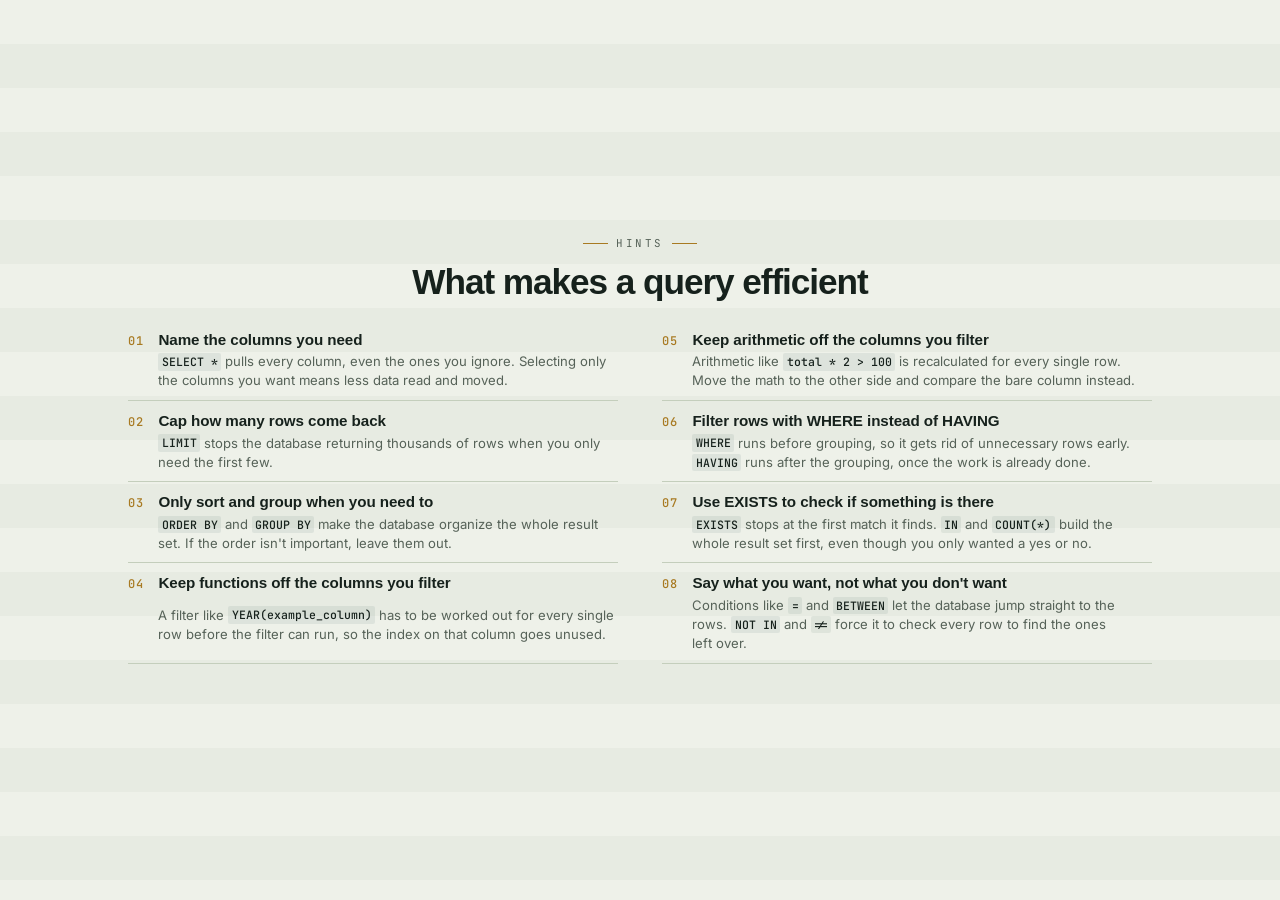
==== hints.html @ 7f653204 "Major changes, new round for every game, intro page, and how to pages for every round" ====
<!DOCTYPE html>
<html lang="en">
<head>
<meta charset="UTF-8">
<meta name="viewport" content="width=device-width, initial-scale=1.0">
<title>Query optimization tips</title>
<link rel="preconnect" href="https://fonts.googleapis.com">
<link rel="preconnect" href="https://fonts.gstatic.com" crossorigin>
<link href="https://fonts.googleapis.com/css2?family=Alfa+Slab+One&family=JetBrains+Mono:wght@400;500;700&family=Inter:wght@400;500&display=swap" rel="stylesheet">
<link rel="stylesheet" href="css/styles.css">
</head>
<body class="hints-page">
  <main class="stage">
    <div class="screen screen--guide">
      <p class="eyebrow">Hints</p>
      <h2 class="screen-label">What makes a query efficient</h2>
      <div id="tips"></div>
    </div>
  </main>
  <script type="module">
    import { renderTipsList } from './js/tips.js';
    document.getElementById('tips').replaceWith(renderTipsList());
  </script>
</body>
</html>
---- css/styles.css ----
:root {

  --paper:      #EEF1E9;
  --stripe:     #E7EBE2;
  --ink:        #16211C;
  --ink-soft:   #566258;
  --deep:       #22493D;
  --deep-lift:  #2E5F4F;
  --gold:       #A87A22;
  --rule:       #C4CEBC;
  --right:      #2F6B4F;
  --wrong:      #A33B2A;

  --display: Arial, "Helvetica Neue", Helvetica, sans-serif;
  --titleface: "Alfa Slab One", Georgia, serif;
  --body:    "Inter", -apple-system, BlinkMacSystemFont, "Segoe UI", sans-serif;
  --mono:    "JetBrains Mono", ui-monospace, "SF Mono", Menlo, monospace;

  --gap-xs: 0.5rem;
  --gap-s:  0.875rem;
  --gap-m:  1.75rem;
  --gap-l:  3rem;

  --ease: cubic-bezier(0.22, 0.61, 0.36, 1);
  --dur:  380ms;
}

*, *::before, *::after { box-sizing: border-box; }

html, body {
  height: 100%;
  margin: 0;
}

body {
  background-color: var(--paper);

  background-image: repeating-linear-gradient(
    to bottom,
    var(--paper)  0px,
    var(--paper)  44px,
    var(--stripe) 44px,
    var(--stripe) 88px
  );
  color: var(--ink);
  font-family: var(--body);
  -webkit-font-smoothing: antialiased;
  overflow: hidden;
}

.ambient {
  position: fixed;
  inset: 0;
  pointer-events: none;
  z-index: 0;
  overflow: hidden;
}

.frag {
  position: absolute;
  top: 0;
  left: 0;
  height: auto;
  opacity: 0;
  will-change: transform, opacity;
  animation: drift linear infinite;
  user-select: none;
  -webkit-user-drag: none;
}

@keyframes drift {
  0%   { opacity: 0;    transform: translate3d(var(--x0), var(--y0), 0) rotate(var(--r0)); }
  12%  { opacity: 0.5; }
  88%  { opacity: 0.5; }
  100% { opacity: 0;    transform: translate3d(var(--x1), var(--y1), 0) rotate(var(--r1)); }
}

.boot {
  position: fixed;
  inset: 0;
  z-index: 50;
  display: grid;
  place-items: center;
  background: var(--paper);
  transition: opacity 300ms var(--ease);
}

.boot.is-done { opacity: 0; pointer-events: none; }

.boot__text {
  font-family: var(--mono);
  font-size: 0.75rem;
  letter-spacing: 0.22em;
  text-transform: uppercase;
  color: var(--ink-soft);
  margin: 0;
}

.boot__text::after {
  content: "";
  animation: dots 1.4s steps(4, end) infinite;
}

@keyframes dots {
  0%   { content: ""; }
  25%  { content: "."; }
  50%  { content: ".."; }
  75%  { content: "..."; }
}

.stage {
  position: relative;
  z-index: 1;
  height: 100%;
  display: grid;

  grid-template-columns: minmax(0, 1fr);
  place-items: center;
  padding: var(--gap-m);
}

.screen {
  width: min(46rem, 100%);
  text-align: center;
  display: flex;
  flex-direction: column;
  align-items: center;
  gap: var(--gap-m);
}

.screen.is-entering { animation: screen-in var(--dur) var(--ease) both; }
.screen.is-leaving  { animation: screen-out 240ms var(--ease) both; }

@keyframes screen-in {
  from { opacity: 0; transform: translate3d(0, 14px, 0); }
  to   { opacity: 1; transform: translate3d(0, 0, 0); }
}

@keyframes screen-out {
  from { opacity: 1; transform: translate3d(0, 0, 0); }
  to   { opacity: 0; transform: translate3d(0, -10px, 0); }
}

.eyebrow {
  font-family: var(--mono);
  font-size: 0.68rem;
  font-weight: 400;
  letter-spacing: 0.24em;
  text-transform: uppercase;
  color: var(--ink-soft);
  margin: 0;
  display: flex;
  align-items: center;
  gap: 0.7em;
}

.eyebrow::before,
.eyebrow::after {
  content: "";
  width: 1.6rem;
  height: 1px;
  background: var(--gold);
}

.title {
  font-family: var(--titleface);
  font-weight: 400;
  font-size: clamp(1.75rem, 4.9vw, 3.35rem);
  line-height: 1.12;
  letter-spacing: -0.005em;
  margin: 0;
  text-wrap: balance;
}

.subtitle {
  font-family: var(--body);
  font-size: 1rem;
  line-height: 1.55;
  color: var(--ink-soft);
  margin: 0;
  max-width: 34rem;
  text-wrap: pretty;
}

.screen-label {
  font-family: var(--display);
  font-weight: 700;
  font-size: clamp(2.4rem, 8vw, 4.5rem);
  line-height: 1;
  letter-spacing: -0.03em;
  margin: 0;
}

.actions {
  display: flex;
  flex-direction: column;
  align-items: center;
  gap: var(--gap-s);
  width: 100%;
}

.btn {
  font-family: var(--mono);
  font-size: 0.82rem;
  font-weight: 500;
  letter-spacing: 0.14em;
  text-transform: uppercase;
  padding: 0.95em 3.4em;
  min-width: 13rem;
  border-radius: 2px;
  border: 1px solid var(--deep);
  cursor: pointer;
  transition: transform 160ms var(--ease),
              background-color 160ms var(--ease),
              color 160ms var(--ease);
  touch-action: manipulation;
}

.btn:hover  { transform: translate3d(0, -2px, 0); }
.btn:active { transform: translate3d(0, 1px, 0); }

.btn:focus-visible {
  outline: 2px solid var(--gold);
  outline-offset: 3px;
}

.btn--primary {
  background: var(--deep);
  color: var(--paper);
}
.btn--primary:hover { background: var(--deep-lift); }

.btn--ghost {
  background: transparent;
  color: var(--deep);
}
.btn--ghost:hover { background: rgba(34, 73, 61, 0.07); }

.btn--back {
  font-size: 0.72rem;
  padding: 0.7em 1.8em;
  min-width: 0;
  border-color: var(--rule);
  background: transparent;
  color: var(--ink-soft);
}
.btn--back:hover { border-color: var(--deep); color: var(--deep); }

[hidden] { display: none !important; }

.devbar {
  position: fixed;
  bottom: 0; left: 0; right: 0;
  z-index: 60;
  display: flex;
  align-items: center;
  gap: 1.25rem;
  padding: 0.5rem 0.9rem;
  background: var(--ink);
  color: var(--paper);
  font-family: var(--mono);
  font-size: 0.68rem;
  letter-spacing: 0.04em;
}

.devbar button {
  margin-left: auto;
  font: inherit;
  padding: 0.35em 0.9em;
  border: 1px solid rgba(238, 241, 233, 0.35);
  border-radius: 2px;
  background: transparent;
  color: inherit;
  cursor: pointer;
}
.devbar button:hover { background: rgba(238, 241, 233, 0.12); }

@media (prefers-reduced-motion: reduce) {
  *, *::before, *::after {
    animation-duration: 0.01ms !important;
    animation-iteration-count: 1 !important;
    transition-duration: 0.01ms !important;
  }
  .frag { opacity: 0.3; }
}

@media (max-width: 34rem) {
  .btn { min-width: 100%; }
  .actions { max-width: 20rem; }
}

.screen--game {
  gap: 0.6rem;
  width: 100%;
  height: 100%;
  align-self: stretch;
}

.screen--game .screen-label {
  font-size: clamp(1.05rem, 1.9vw, 1.55rem);
  max-width: 46ch;
  line-height: 1.15;
  text-wrap: balance;
}

.stem {
  margin: 0;
  font-family: var(--mono);
  font-weight: 700;
  font-size: clamp(0.85rem, 1.15vw, 1.05rem);
  color: var(--ink);
  background: rgba(255, 255, 255, 0.62);
  border: 1px solid var(--rule);
  border-left: 3px solid var(--gold);
  border-radius: 2px;
  padding: 0.45em 0.9em;
}

.canvas-frame {
  position: relative;
  align-self: stretch;
  margin-inline: calc(var(--gap-m) * -1);
  flex: 1 1 auto;
  min-height: 0;
  overflow: hidden;
}

.canvas {
  position: absolute;
  top: 0;
  left: 0;
  transform-origin: top left;
  will-change: transform;
  display: flex;
  flex-direction: column;
  gap: 20px;
}

.lane {
  position: relative;
  width: 100%;
  height: 280px;
  overflow: hidden;
  border-block: 1px solid var(--rule);

  background-image: url("../assets/images/BackgroundNoFence.png");
  background-size: auto 330%;
  background-position-x: 0px;
  background-position-y: 75%;
  background-repeat: repeat-x;
}

.shed {
  position: absolute;
  right: -162px;
  bottom: 58px;
  height: 129px;
  width: auto;
  display: block;
}

.consist {
  position: absolute;
  left: 12px;
  bottom: 66px;
  display: flex;
  align-items: flex-end;
  gap: 3px;
  will-change: transform;
}

.car {
  position: relative;
  display: flex;
  align-items: flex-end;
}

.car__bed {
  display: block;
  height: 51px;
  width: auto;
}

.car__cargo {
  position: absolute;
  left: 50%;
  bottom: 74px;
  transform: translateX(-50%);
  display: flex;
  align-items: flex-end;
  gap: 4px;
}

.crate {
  display: block;
  height: 67px;
  width: auto;
}

.loco {
  display: block;
  height: 129px;
  width: auto;
  margin-left: -2px;
}

.query {
  position: absolute;
  left: 0;
  bottom: 38px;
  width: calc(var(--car-count) * 228px + (var(--car-count) - 1) * 3px);
  height: 36px;
  z-index: 2;

  display: flex;
  align-items: center;
  justify-content: center;
  margin: 0;
  font-family: var(--mono);
  font-weight: 700;
  font-size: var(--query-size, 19px);
  letter-spacing: -0.01em;
  white-space: nowrap;
  color: var(--ink);
  background: rgba(238, 241, 233, 0.94);
  border: 1px solid var(--rule);
  border-left: 3px solid var(--gold);
  border-radius: 2px;
}

.lane img {
  pointer-events: none;
  user-select: none;
  -webkit-user-drag: none;
}

.lane__pick {
  position: absolute;
  top: 14px;
  left: 16px;
  z-index: 3;
  font-family: var(--mono);
  font-size: 17px;
  font-weight: 500;
  letter-spacing: 0.08em;
  text-transform: uppercase;
  color: var(--deep);
  background: rgba(238, 241, 233, 0.92);
  border: 2px solid var(--deep);
  border-radius: 3px;
  padding: 10px 22px;
  cursor: pointer;
  transition: transform 160ms var(--ease),
              background-color 160ms var(--ease),
              color 160ms var(--ease);
}

.lane__pick:hover:not(:disabled) {
  background: var(--deep);
  color: var(--paper);
  transform: translate3d(0, -2px, 0);
}

.lane__pick:focus-visible {
  outline: 3px solid var(--gold);
  outline-offset: 3px;
}

.lane__pick:disabled {
  cursor: default;
  opacity: 0.75;
}

.lane__pick.is-picked {
  opacity: 1;
  border-color: var(--wrong);
  color: var(--wrong);
}

.lane__pick.is-answer {
  opacity: 1;
  border-color: var(--right);
  color: var(--paper);
  background: var(--right);
}

.feedback {
  position: fixed;
  inset: 0;
  z-index: 40;
  display: grid;
  place-items: center;
  padding: var(--gap-m);
  background: rgba(22, 33, 28, 0.42);
  animation: screen-in 240ms var(--ease) both;
}

.feedback__card {
  width: min(34rem, 100%);
  max-height: 100%;
  overflow-y: auto;
  background: var(--paper);
  border: 1px solid var(--rule);
  border-left: 4px solid var(--gold);
  border-radius: 3px;
  padding: var(--gap-m);
  text-align: left;
}

.feedback[data-result="correct"] .feedback__card { border-left-color: var(--right); }
.feedback[data-result="wrong"]   .feedback__card { border-left-color: var(--wrong); }

.feedback__title {
  margin: 0 0 0.6rem;
  font-family: var(--display);
  font-weight: 700;
  font-size: clamp(1.3rem, 2.4vw, 1.8rem);
  line-height: 1.05;
  letter-spacing: -0.02em;
}

.feedback[data-result="correct"] .feedback__title { color: var(--right); }
.feedback[data-result="wrong"]   .feedback__title { color: var(--wrong); }

.feedback__lead {
  margin: 0 0 0.9rem;
  font-size: 1.02rem;
  font-weight: 500;
  line-height: 1.5;
}

.feedback__body {
  margin: 0 0 0.8rem;
  font-size: 0.94rem;
  line-height: 1.6;
  color: var(--ink-soft);
  text-wrap: pretty;
}

.feedback__code {
  font-family: var(--mono);
  font-size: 0.88em;
  font-weight: 500;
  color: var(--ink);
  background: rgba(34, 73, 61, 0.09);
  border-radius: 2px;
  padding: 0.12em 0.22em;
}

.feedback__close {
  margin-top: 0.6rem;
  width: 100%;
}

.deck-slots {
  position: absolute;
  left: 12px;
  bottom: 294px;
  display: flex;
  align-items: flex-end;
  gap: 4px;
  z-index: 3;
}

.slot {
  width: 100px;
  min-height: 67px;
  display: flex;
  align-items: flex-end;
  justify-content: center;
}

.slot:empty::after {
  content: "";
  display: block;
  width: 67px;
  height: 67px;
  border: 2px dashed rgba(34, 73, 61, 0.45);
  border-radius: 3px;
  background: rgba(238, 241, 233, 0.28);
}

.tray {
  position: absolute;
  left: 40px;
  right: 40px;
  top: 300px;
  height: 152px;
  border: 2px dashed var(--rule);
  border-radius: 4px;
  background: rgba(255, 255, 255, 0.5);
  z-index: 3;
}

.tray__label {
  margin: 0;
  padding: 8px 14px 0;
  font-family: var(--mono);
  font-size: 12px;
  font-weight: 500;
  letter-spacing: 0.16em;
  text-transform: uppercase;
  color: var(--ink-soft);
}

.tray__row {
  display: flex;
  flex-wrap: wrap;
  align-items: flex-end;
  gap: 6px;
  padding: 10px 14px;
  min-height: 89px;
}

.token {
  position: relative;
  display: flex;
  flex-direction: column;
  align-items: center;
  cursor: grab;
  touch-action: none;
  user-select: none;
  will-change: transform;
}

.token .crate {
  display: block;
  height: 67px;
  width: auto;
}

.token__text {
  margin-top: -1px;
  font-family: var(--mono);
  font-weight: 700;
  font-size: 11px;
  line-height: 1.25;
  white-space: nowrap;
  color: var(--ink);
  background: rgba(238, 241, 233, 0.96);
  border: 1px solid var(--rule);
  border-top: 2px solid var(--gold);
  border-radius: 0 0 2px 2px;
  padding: 4px 6px;
}

.token img {
  pointer-events: none;
  -webkit-user-drag: none;
}

.token.is-dragging {
  z-index: 100;
  cursor: grabbing;
}

.token.is-dragging .token__text {
  background: var(--paper);
  border-color: var(--deep);
  border-top-color: var(--deep);
}

.actions--run {
  flex-direction: row;
  justify-content: center;
  padding-bottom: 0.2rem;
}

.feedback[data-result="incomplete"] .feedback__card { border-left-color: var(--gold); }
.feedback[data-result="incomplete"] .feedback__title { color: var(--ink); }

.fuel {
  position: absolute;
  top: 16px;
  right: 24px;
  z-index: 4;
  width: 232px;
  background: rgba(238, 241, 233, 0.94);
  border: 2px solid var(--deep);
  border-radius: 3px;
  padding: 8px 10px 10px;
}

.fuel__label {
  margin: 0 0 6px;
  font-family: var(--mono);
  font-size: 12px;
  font-weight: 500;
  letter-spacing: 0.2em;
  text-transform: uppercase;
  color: var(--ink-soft);
}

.fuel__track {
  height: 24px;
  border: 1px solid var(--rule);
  border-radius: 2px;
  background: rgba(255, 255, 255, 0.7);
  overflow: hidden;
}

.fuel__level {
  height: 100%;
  background: var(--ink);
  transform-origin: left center;
  transform: scaleX(1);
  will-change: transform;
}

.canvas.is-locked .token {
  pointer-events: none;
  cursor: default;
}

.screen--guide {
  width: min(64rem, 100%);
  gap: var(--gap-s);
}

.screen--guide .screen-label {
  font-size: clamp(1.4rem, 3vw, 2.2rem);
  margin-bottom: 0.4rem;
}

.guide-list {
  list-style: none;
  counter-reset: guide;
  margin: 0;
  padding: 0;
  width: 100%;
  text-align: left;
  display: grid;
  grid-auto-flow: column;
  grid-auto-columns: minmax(0, 1fr);
  gap: 0 2.75rem;
}

.guide-list li {
  counter-increment: guide;
  display: grid;
  grid-template-columns: 1.9rem 1fr;
  align-items: baseline;
  padding: 0.6rem 0;
  border-bottom: 1px solid var(--rule);
}

.guide-list li::before {
  content: counter(guide, decimal-leading-zero);
  grid-row: span 2;
  font-family: var(--mono);
  font-size: 0.75rem;
  font-weight: 500;
  letter-spacing: 0.06em;
  color: var(--gold);
}

.guide-list__title {
  margin: 0;
  font-family: var(--display);
  font-weight: 700;
  font-size: 0.95rem;
  line-height: 1.3;
  letter-spacing: -0.005em;
}

.guide-list__detail {
  grid-column: 2;
  margin: 0.2rem 0 0;
  font-size: 0.82rem;
  line-height: 1.45;
  color: var(--ink-soft);
  text-wrap: pretty;
}

.guide-list__code {
  font-family: var(--mono);
  font-size: 0.88em;
  font-weight: 500;
  color: var(--ink);
  background: rgba(34, 73, 61, 0.08);
  border-radius: 2px;
  padding: 0.1em 0.28em;
}

.screen--intro {
  width: min(52rem, 100%);
  gap: var(--gap-s);
}

.screen--intro .screen-label {
  font-size: clamp(1.3rem, 2.7vw, 2rem);
  max-width: 30ch;
  margin-bottom: 0.3rem;
}

.intro-body {
  text-align: left;
  width: 100%;
}

.intro-body__para {
  margin: 0 0 0.85rem;
  font-size: 0.98rem;
  line-height: 1.6;
  color: var(--ink);
  text-wrap: pretty;
}

.intro-body__para:last-child {
  margin-bottom: 0;
}

.btn--hints {
  padding: 0.95em 2.2em;
  min-width: 0;
}

.hints-page {
  overflow: auto;
}

.hints-page .stage {
  height: auto;
  min-height: 100%;
  padding: var(--gap-l) var(--gap-m);
}
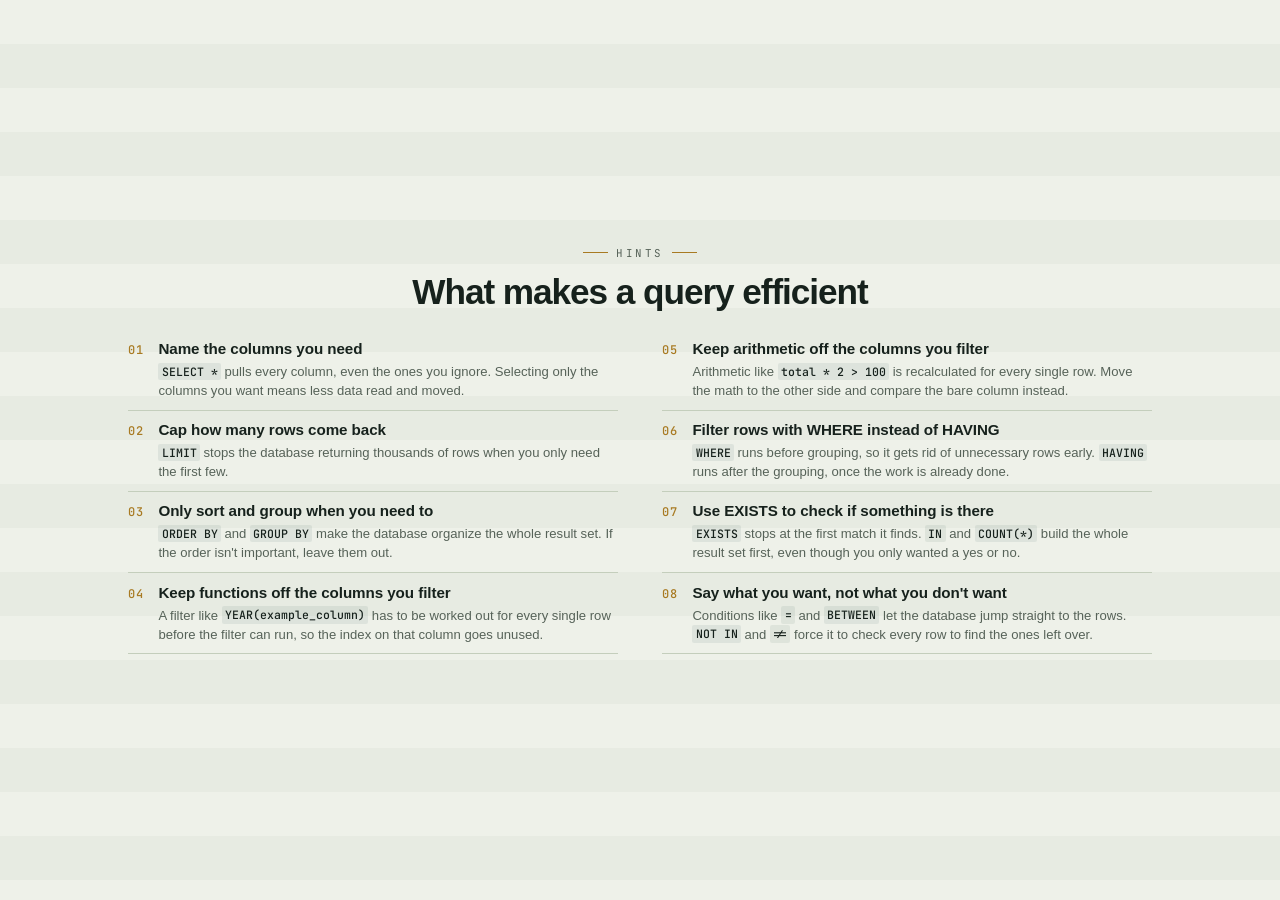
==== commit 00d199b9: "improved progress tracking, it should be hostable now" ====
--- a/hints.html
+++ b/hints.html
@@ -6,7 +6,7 @@
 <title>Query optimization tips</title>
 <link rel="preconnect" href="https://fonts.googleapis.com">
 <link rel="preconnect" href="https://fonts.gstatic.com" crossorigin>
-<link href="https://fonts.googleapis.com/css2?family=Alfa+Slab+One&family=JetBrains+Mono:wght@400;500;700&family=Inter:wght@400;500&display=swap" rel="stylesheet">
+<link href="https://fonts.googleapis.com/css2?family=JetBrains+Mono:wght@400;500;700&display=swap" rel="stylesheet">
 <link rel="stylesheet" href="css/styles.css">
 </head>
 <body class="hints-page">
--- a/css/styles.css
+++ b/css/styles.css
@@ -12,8 +12,8 @@
   --wrong:      #A33B2A;
 
   --display: Arial, "Helvetica Neue", Helvetica, sans-serif;
-  --titleface: "Alfa Slab One", Georgia, serif;
-  --body:    "Inter", -apple-system, BlinkMacSystemFont, "Segoe UI", sans-serif;
+  --titleface: Arial, "Helvetica Neue", Helvetica, sans-serif;
+  --body:    Arial, "Helvetica Neue", Helvetica, sans-serif;
   --mono:    "JetBrains Mono", ui-monospace, "SF Mono", Menlo, monospace;
 
   --gap-xs: 0.5rem;
@@ -164,10 +164,10 @@
 
 .title {
   font-family: var(--titleface);
-  font-weight: 400;
-  font-size: clamp(1.75rem, 4.9vw, 3.35rem);
-  line-height: 1.12;
-  letter-spacing: -0.005em;
+  font-weight: 700;
+  font-size: clamp(1.9rem, 5.4vw, 3.7rem);
+  line-height: 1.1;
+  letter-spacing: -0.015em;
   margin: 0;
   text-wrap: balance;
 }
@@ -823,4 +823,31 @@
   height: auto;
   min-height: 100%;
   padding: var(--gap-l) var(--gap-m);
+}
+
+.idfield {
+  width: min(20rem, 100%);
+  align-self: flex-start;
+}
+
+.idfield__input {
+  width: 100%;
+  font-family: var(--mono);
+  font-size: 1rem;
+  color: var(--ink);
+  background: rgba(255, 255, 255, 0.7);
+  border: 2px solid var(--rule);
+  border-radius: 3px;
+  padding: 0.7em 0.9em;
+}
+
+.idfield__input:focus {
+  outline: none;
+  border-color: var(--deep);
+}
+
+.idfield__error {
+  margin: 0.45rem 0 0;
+  font-size: 0.85rem;
+  color: var(--wrong);
 }
